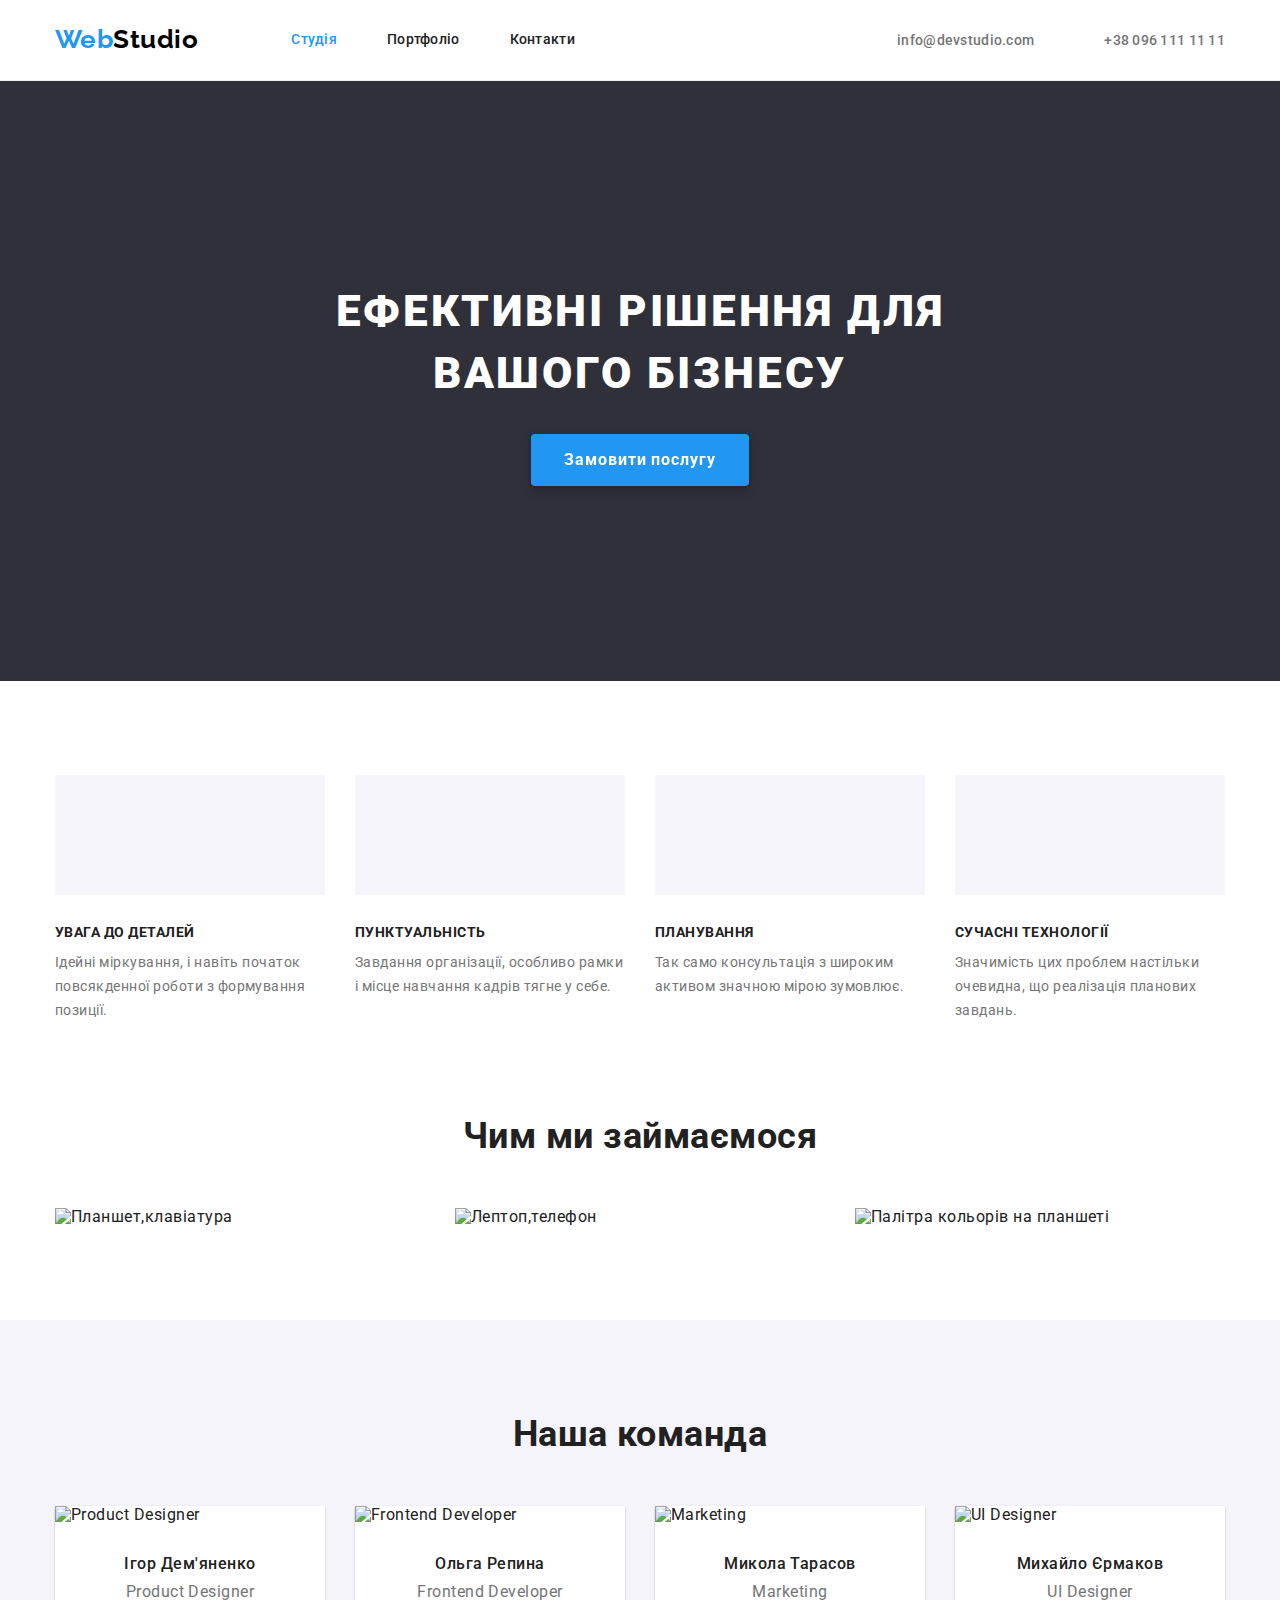
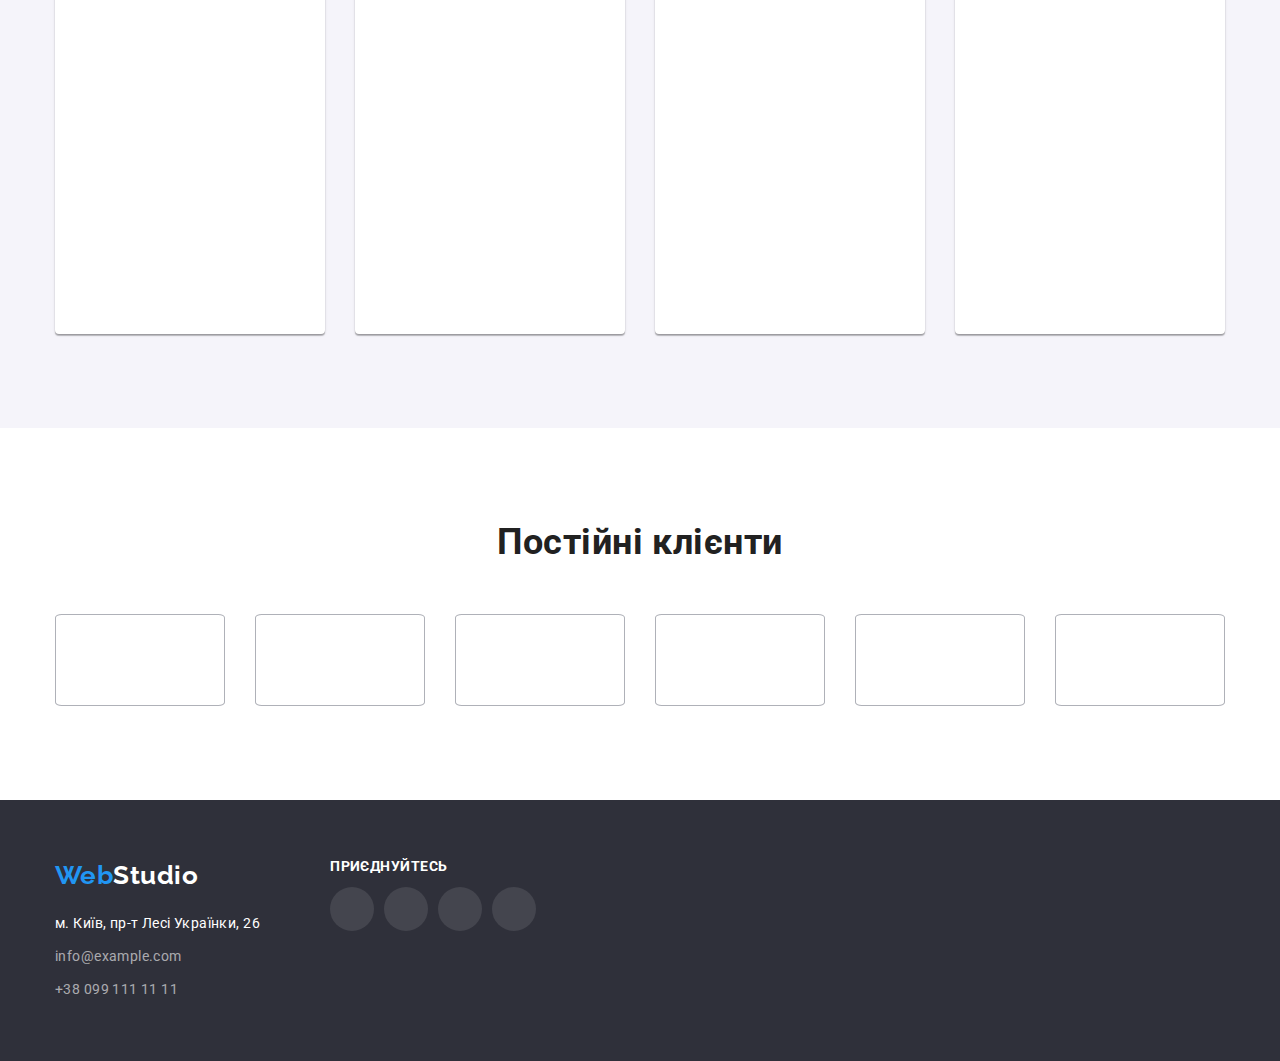
==== index.html @ 96dfb331 "index.html" ====
<!DOCTYPE html>
<html lang="uk">
<head>
    <meta charset="UTF-8">
    <meta http-equiv="X-UA-Compatible" content="IE=edge">
    <meta name="viewport" content="width=device-width, initial-scale=1.0">
    <title>Document</title>
    <link rel="stylesheet" href="https://fonts.googleapis.com/css2?family=Raleway:wght@700&family=Roboto:wght@400;500;700;900&display=swap">
    <link rel="stylesheet" href="https://cdnjs.cloudflare.com/ajax/libs/modern-normalize/1.1.0/modern-normalize.min.css">
    <link rel="stylesheet" href="./css/styles.css">
</head>
<body>
    <!--Шапка сайта-->
    <header class="header">
        <div class="container header-nav">
            <a href="./index.html" class="link header-logo"><span>Web</span>Studio</a>
            <nav>
                <ul class="header-list list">
                    <li class="item"><a href="./index.html" class="link current">Студія</a></Li>
                    <li class="item"><a href="./portfolio.html" class="link">Портфоліо</a></li>
                    <li class="item"><a href="" class="link">Контакти</a></li>
                </ul>
            </nav>
            <ul class="header-contacts list">
                <li class="header-contacts-item">
                    <a href="mailto:info@devstudio.com" class="link">
                    <svg class="header-icon" width="16px" height="12px">
                    <use href="./images/symbol-defs.svg#envelope"></use>
                </svg>info@devstudio.com</a></li>
                <li class="header-contacts-item"><a href="tel:+380961111111" class="link">
                    <svg class="header-icon" width="10px" height="16px"><use href="./images/symbol-defs.svg#smartphone"></use>
                    </svg>+38 096 111 11 11</a></li>
            </ul>
        </div>
    </header>

    <main>
            <!--Герой-->
            <div class="overlay">
                <section class="hero">
                    <h1 class="hero-title">Ефективні рішення для вашого бізнесу</h1>
                    <button type="button" class="hero-button">Замовити послугу</button>
            </section>
            </div>
            
            <!--Особенности-->
            <section class="features section">
                <h2 class="features-title">Особливості</h2>
                <div class="container">
                        <ul class="feature-list list">
                            <li class="item">
                                <div class="features-icon-background">
                                    <svg class="feature-icon" width="65px" height="70px">
                                    <use href="./images/symbol-defs.svg#antenna"></use>
                                </svg>
                                </div>
                                <h3 class="title">Увага до деталей</h3>
                                <p class="features-description">Ідейні міркування, і навіть початок повсякденної роботи з формування позиції.</p>
                                
                            </li>
                            <li class="item">
                                <div class="features-icon-background">
                                    <svg class="feature-icon" width="65px" height="70px">
                                    <use href="./images/symbol-defs.svg#clock"></use>
                                </svg>
                                </div>
                                <h3 class="title">Пунктуальність</h3>
                                <p class="features-description">Завдання організації, особливо рамки і місце навчання кадрів тягне у себе.</p>
                            </li>
                            <li class="item">
                                <div class="features-icon-background">
                                    <svg class="feature-icon" width="65px" height="70px">
                                    <use href="./images/symbol-defs.svg#diagram"></use>
                                </svg>
                                </div>
                                <h3 class="title">Планування</h3>
                                <p class="features-description">Так само консультація з широким активом значною мірою зумовлює.</p>
                            </li>
                            <li class="item">
                                <div class="features-icon-background">
                                    <svg class="feature-icon" width="65px" height="70px">
                                    <use href="./images/symbol-defs.svg#astronaut"></use>
                                </svg>
                                </div>
                                <h3 class="title">Сучасні технології</h3>
                                <p class="features-description">Значимість цих проблем настільки очевидна, що реалізація планових завдань.</p>
                            </li>
                </div>
                </ul>
            </section>
            <!--Чем мы занимаемся-->
            <section class="efforts-section">
                <div class="container">
                    <h2 class="section-title">Чим ми займаємося</h2>
                    <ul class="efforts list">
                        <li class="efforts-element"><img src="./images/box1.jpg" alt="Планшет,клавіатура" width="370"></li>
                        <li class="efforts-element"><img src="./images/box2.jpg" alt="Лептоп,телефон" width="370"></li>
                        <li class="efforts-element"><img src="./images/box3.jpg" alt="Палітра кольорів на планшеті" width="370"></li>
                    </ul>
                </div>
            </section>
            <!--Наша команда-->
            <section class="team-section">
                <div class="container">
                    <h2 class="section-title">Наша команда</h2>
                    <ul class="members-list list">
                        <div class="box">
                        <li class="members-item">
                            <img src="./images/img.jpg" alt="Product Designer" width="270">
                            <div class="team-members">
                            <h3 class="members-name">Ігор Дем'яненко</h3>
                            <p class="members-position">Product Designer</p>
                            </div>
                            <div class="social-box">
                            <a href="#" class="social-link link">
                                <svg class="social-icon" width="20px" height="20px"><use href="./images/symbol-defs.svg#instagram"></use></svg>
                            </a>
                            <a href="#" class="social-link link">
                                <svg class="social-icon" width="20px" height="20px"><use href="./images/symbol-defs.svg#twitter"></use></svg>
                            </a>
                            <a href="#" class="social-link link">
                                <svg class="social-icon" width="20px" height="20px"><use href="./images/symbol-defs.svg#facebook"></use></svg>
                            </a>
                            <a href="#" class="social-link link">
                                <svg class="social-icon" width="20px" height="20px"><use href="./images/symbol-defs.svg#linkedin"></use></svg>
                            </a>
                            </div>
                        </li>
                        </div>

                        <div class="box">
                        <li>
                            <img src="./images/img(1).jpg" alt="Frontend Developer" width="270">
                            <div class="team-members">
                            <h3 class="members-name">Ольга Репина</h3>
                            <p class="members-position">Frontend Developer</p>
                            </div>
                            <div class="social-box">
                            <a href="#" class="social-link link">
                                <svg class="social-icon" width="20px" height="20px"><use href="./images/symbol-defs.svg#instagram"></use></svg>
                            </a>
                            <a href="#" class="social-link link">
                                <svg class="social-icon" width="20px" height="20px"><use href="./images/symbol-defs.svg#twitter"></use></svg>
                            </a>
                            <a href="#" class="social-link link">
                                <svg class="social-icon" width="20px" height="20px"><use href="./images/symbol-defs.svg#facebook"></use></svg>
                            </a>
                            <a href="#" class="social-link link">
                                <svg class="social-icon" width="20px" height="20px"><use href="./images/symbol-defs.svg#linkedin"></use></svg>
                            </a>
                            </div>
                        </li>
                        </div>
                        <div class="box">
                        <li>
                            <img src="./images/img(2).jpg" alt="Marketing" width="270">
                            <div class="team-members">
                            <h3 class="members-name">Микола Тарасов</h3>
                            <p class="members-position">Marketing</p>
                        </div>
                        <div class="social-box">
                        <a href="#" class="social-link link">
                                <svg class="social-icon" width="20px" height="20px"><use href="./images/symbol-defs.svg#instagram"></use></svg>
                            </a>
                            <a href="#" class="social-link link">
                                <svg class="social-icon" width="20px" height="20px"><use href="./images/symbol-defs.svg#twitter"></use></svg>
                            </a>
                            <a href="#" class="social-link link">
                                <svg class="social-icon" width="20px" height="20px"><use href="./images/symbol-defs.svg#facebook"></use></svg>
                            </a>
                            <a href="#" class="social-link link">
                                <svg class="social-icon" width="20px" height="20px"><use href="./images/symbol-defs.svg#linkedin"></use></svg>
                            </a>
                            </div>
                        </li>
                        </div>
                        <div class="box">
                        <li>
                            <img src="./images/img(3).jpg" alt="UI Designer" width="270">
                            <div class="team-members">
                            <h3 class="members-name">Михайло Єрмаков</h3>
                            <p class="members-position">UI Designer</p>
                            </div>
                            <div class="social-box">
                            <a href="#" class="social-link link">
                                <svg class="social-icon" width="20px" height="20px"><use href="./images/symbol-defs.svg#instagram"></use></svg>
                            </a>
                            <a href="#" class="social-link link">
                                <svg class="social-icon" width="20px" height="20px"><use href="./images/symbol-defs.svg#twitter"></use></svg>
                            </a>
                            <a href="#" class="social-link link">
                                <svg class="social-icon" width="20px" height="20px"><use href="./images/symbol-defs.svg#facebook"></use></svg>
                            </a>
                            <a href="#" class="social-link link">
                                <svg class="social-icon" width="20px" height="20px"><use href="./images/symbol-defs.svg#linkedin"></use></svg>
                            </a>
                            </div>
                        </li>
                        </div>
                    </ul>
                </div>
            </section>
            <section class="section">
                <div class="container">
                <h2 class="section-title">Постійні клієнти</h2>
                <ul class="customers-list list">
                    <li class="customers-item">
                        <a href="" class="customers-link link">
                            <svg class="customers-icon" width="106px" height="60px">
                                <use href="./images/symbol-defs.svg#logo"></use>
                            </svg>
                        </a>
                    </li>
                    <li class="customers-item">
                        <a href="" class="customers-link link">
                            <svg class="customers-icon" width="106px" height="60px">
                                <use href="./images/symbol-defs.svg#logo1"></use>
                            </svg>
                        </a>
                    </li>
                    <li class="customers-item">
                        <a href="" class="customers-link link">
                            <svg class="customers-icon" width="106px" height="60px">
                                <use href="./images/symbol-defs.svg#logo2"></use>
                            </svg>
                        </a>
                    </li>
                    <li class="customers-item">
                        <a href="" class="customers-link link">
                            <svg class="customers-icon" width="106px" height="60px">
                                <use href="./images/symbol-defs.svg#logo3"></use>
                            </svg>
                        </a>
                    </li>
                    <li class="customers-item">
                        <a href="" class="customers-link link">
                            <svg class="customers-icon" width="106px" height="60px">
                                <use href="./images/symbol-defs.svg#logo4"></use>
                            </svg>
                        </a>
                    </li>
                    <li class="customers-item">
                        <a href="" class="customers-link link">
                            <svg class="customers-icon" width="106px" height="60px">
                                <use href="./images/symbol-defs.svg#logo5"></use>
                            </svg>
                        </a>
                    </li>
                </ul>
                </div>
            </section>
    </main>
<!--Футер-->
    <footer class="footer">
        <div class="container">
            <div class="address">
            <a href="./index.html" class="footer-logo link"><span>Web</span>Studio</a>
                <ul class="footer-list list">
                    <li class="footer-list-item"><a href="https://goo.gl/maps/6noj76bHKPzLhNcZA" target="_blank" rel="noopener noreferrer nofollow"
                        class="link"><span>м. Київ, пр-т Лесі Українки, 26</span></a></li>
                    <li class="footer-list-item"><a href="mailto:info@example.com" class="link">info@example.com</a></li>
                    <li class="footer-list-item"><a href="tel:+380991111111" class="link">+38 099 111 11 11</a></li>
                </ul>
            </div>
            <div class="connection">
                <h3 class="connection-title">Приєднуйтесь</h3>
                <ul class="connection-list list">
                <li>
                    <a href="" class="connection-link link">
                        <svg class="connection-icon" width="20px" height="20px"><use href="./images/symbol-defs.svg#instagram"></use></svg>
                    </a>
                </li>
                <li>
                    <a href="" class="connection-link link">
                        <svg class="connection-icon" width="20px" height="20px"><use href="./images/symbol-defs.svg#twitter"></use></svg>
                    </a>
                </li>
                <li>
                    <a href="" class="connection-link link">
                        <svg class="connection-icon" width="20px" height="20px"><use href="./images/symbol-defs.svg#facebook"></use></svg>
                    </a>
                </li>
                <li>
                    <a href="" class="connection-link link">
                        <svg class="connection-icon" width="20px" height="20px"><use href="./images/symbol-defs.svg#linkedin"></use></svg>
                    </a>
                </li>
                </ul>
            </div>
        </div>
        
    </footer>
</body>
</html>
---- css/styles.css ----
/* Основной цвет текста #212121 */
/* Вторичный цвет текста #757575 */
/* Акцент #2196F3 */
/* Основной белый #FFFFFF */
/*Серый фоновый #2F303A */
/* Серый цвет #F5F4FA */
/* черный #000000 */


html {
    box-sizing: border-box;
}

.visually-hidden {
    position: absolute !important;
    clip: rect(1px 1px 1px 1px);
    clip: rect(1px, 1px, 1px, 1px);
    padding: 0 !important;
    border: 0 !important;
    height: 1px !important;
    width: 1px !important;
    overflow: hidden;
}

*,
*::before,
*::after {
    box-sizing: border-box;
}

h1,
h2,
h3,
p {
    margin: 0;
}

img {
    display: block;
    max-width: 100%;
    height: auto;
}

/* Main.css */

:root {
    --primary-text-color: #212121;
    --secondary-text-color: #757575;
    --accent-color: #2196F3;
    --primary-white-color: #FFFFFF;
    --background-grey-color: #2F303A;
    --grey-color: #F5F4FA;
    --black-color: #000000;
    --border: #EEEEEE;
}

body {
    font-family: Roboto, sans-serif;
    background-color: var(--primary-white-color);
    color: var(--primary-text-color);
    letter-spacing: 0.03em;
}

.link {
    text-decoration: none;
}

.list {
    padding: 0;
    margin: 0;
    list-style: none;
}

.container {
    margin: 0 auto;
    padding-right: 15px;
    padding-left: 15px;
    width: 1200px;
}

/* --------------------------- HEADER ---------------------------------- */

.header {
    border-bottom: 1px solid #ECECEC;
}

.header-logo {
    color: var(--black-color);
    font-family: 'Raleway';
    font-weight: 700;
    font-size: 26px;
    line-height: 1.2;
}

.header-logo span {
    color: var(--accent-color);
}

.header-nav {
    display: flex;
    align-items: center;
}

.header-list {
    display: flex;
    margin-left: 93px;
}

.header-list .item:not(:last-child) {
    margin-right: 50px;
}

.header-list .link {
    display: block;
    padding-top: 32px;
    padding-bottom: 32px;
    color: var(--title-text-color);
    font-weight: 500;
    font-size: 14px;
    line-height: 1.14;
    letter-spacing: 0.02em;
}

.header-list .link:hover,
.header-list .link:focus,
.header-list .link.current {
    color: var(--accent-color);
}

.header-contacts {
    display: flex;
    margin-left: auto;
}

.header-contacts-item + .header-contacts-item {
    margin-left: 50px;
}

.header-icon {
    display: inline;
    vertical-align: middle;
    margin-right: 10px;
    fill: currentColor;
}

.header-contacts .link {
    color: var(--secondary-text-color);
    /* text-decoration: none; */
    font-weight: 500;
    font-size: 14px;
    line-height: 1.14;
    letter-spacing: 0.02em;
}

.header-contacts .link:hover,
.header-contacts .link:focus {
    color: var(--accent-color);
}

.header-contacts .link:hover .header-icon,
.header-contacts .link:focus .header-icon{
    color: var(--accent-color);
    fill: var(--accent-color);
}

/* ------------------------ HERO --------------------- */

.overlay {
    max-width: 1600px;
    height: 600px;
    margin-left: auto;
    margin-right: auto;
    background-image: linear-gradient(to right, rgba(47, 48, 58, 0.4),
    rgba(47, 48, 58, 0.4)),
    url(../images/hero.jpg);
    background-repeat: no-repeat;
    background-position: center;
    background-size: cover;
    background-color: var(--background-grey-color);
}
            

.hero {
    padding-top: 200px;
    padding-bottom: 200px;
    text-align: center;
}

.hero-title {
    margin-top: 0;
    margin-bottom: 30px;
    margin-left: auto;
    margin-right: auto;
    max-width: 696px;
    color: var(--primary-white-color);
    font-weight: 900;
    font-size: 44px;
    line-height: 1.4;
    letter-spacing: 0.06em;
    text-align: center;
    text-transform: uppercase;
}

.hero-button {
    border-radius: 4px;
    border-color: var(--accent-color);
    border: 1px solid transparent;
    padding: 10px 32px;
    min-width: 200px;

    font-family: inherit;
    background-color: var(--accent-color);
    color: var(--primary-white-color);
    font-weight: 700;
    font-size: 16px;
    line-height: 1.87;
    letter-spacing: 0.06em;
    text-align: center;
    filter: drop-shadow(0px 4px 4px rgba(0, 0, 0, 0.25));

    cursor: pointer;
}

/* Section */

.section {
    padding-top: 94px;
    padding-bottom: 94px;
}

.section-title {
    margin-top: 0;
    margin-bottom: 50px;
    color: var(--title-text-color);
    font-weight: 700;
    font-size: 36px;
    line-height: 1.16;
    text-align: center;
}

/* Feature */

.features.section {
    padding-top: 94px;
    padding-bottom: 47px;
}

.features-title {
    display: none;
}

.feature-list {
    display: flex;
    flex-wrap: wrap;
}


.feature-list .item {
    margin-right: 30px;
    width: 270px;
}

.features-icon-background {
    display: flex;
    justify-content: center;
    align-items: center;
    margin-bottom: 30px;
    width: 270px;
    height: 120px;
    background-color: var(--grey-color);
}

.feature-icon {
    background-repeat: no-repeat;
    background-size: cover;
}

.feature-list .item:nth-last-child(-n + 1) {
    margin-right: 0px;
}

.feature-list .title {
    margin-top: 0;
    margin-bottom: 10px;
    color: var(--title-text-color);
    font-weight: 700;
    font-size: 14px;
    line-height: 1.14;
    text-transform: uppercase;
}

.features-description {
    margin-top: 0;
    margin-bottom: 0;
    color: var(--secondary-text-color);
    font-size: 14px;
    line-height: 1.7;
}

/* Efforts */

.efforts-section {
    padding-top: 47px;
    padding-bottom: 94px;
}

.efforts {
    display: flex;
}

.efforts-element {
    margin-right: 30px;
}

.efforts-element:nth-last-child(-n + 1) {
    margin-right: 0px;
}

/* Our company */

.team-section {
    background-color: var(--grey-color);
    padding-top: 94px;
    padding-bottom: 94px;
}

.box {
    margin-right: 30px;
    width: 270px;
    height: 428px;
    box-shadow: 0px 1px 3px
    rgba(0, 0, 0, 0.12),
    0px 1px 1px rgba(0, 0, 0, 0.14),
    0px 2px 1px rgba(0, 0, 0, 0.2);
    border-radius: 0px 0px 4px 4px;
    background-color: var(--primary-white-color);
}

.box:nth-last-child(-n + 1) {
    margin-right: 0px;
}

.members-list {
    display: flex;
}

.team-members {
    padding-top: 30px;
    padding-bottom: 16px;
    text-align: center;
}

.members-name {
    margin-bottom: 10px;
    font-weight: 500;
    font-size: 16px;
    line-height: 1.18;
}

.members-position {
    color: var(--secondary-text-color);
    text-align: center;
}

.social-box {
    display: flex;
    align-items: center;
    justify-content: center;
}

.social-link {
    display: flex;
    align-items: center;
    justify-content: center;
    margin-right: 10px;
    width: 44px;
    height: 44px;
    background-color: var(--primary-white-color);
    border-radius: 50%;
}

.social-icon {
    fill: #AFB1B8;
}

.social-link:hover,
.social-link:focus {
    background-color: var(--accent-color);
}

.social-link:hover .social-icon,
.social-link:focus .social-icon {
    background-color: var(--accent-color);
    fill: var(--primary-white-color);
}

/* -------------------------CUSTOMERS------------------------------ */

.customers-list{
    display: flex;
    justify-content: center;
}

.customers-link {
    display: flex;
    align-items: center;
    justify-content: center;
    
    width: 170px;
    height: 92px;
    border: 1px solid #AFB1B8;
    border-radius: 4%;
}

.customers-item:not(:last-child) {
    margin-right: 30px;
}

.customers-link:hover,
.customers-link:focus {
    border: 1px solid var(--accent-color);
}

.customers-icon {
    fill: #AFB1B8;
}

.customers-link:hover .customers-icon,
.customers-link:focus .customers-icon {
    fill: var(--accent-color);
}

/* Portfolio.css */

/* ----------------------- OUR-PROJECTS ----------------------- */

.projects-buttons-list {
    display: flex;
    flex-wrap: wrap;
    justify-content: center;
    margin-bottom: 50px;
    gap: 8px;
}

.button {
    padding: 6px 22px;
    font-family: inherit;
    font-weight: 500;
    font-size: 16px;
    letter-spacing: 0.03em;
    color: var(--primary-text-color);
    background-color: var(--grey-color);
    
    border: 1px solid transparent;
    box-shadow: none;
    border-radius: 4px;

    cursor: pointer;
}

.button:hover,
.button:focus {
    background-color: var(--accent-color);
    color: var(--primary-white-color);
    box-shadow: 0px 4px 4px
    rgba(0, 0, 0, 0.25);
}

.projects-title {
    display: none;
}

.projects {
    display: flex;
    flex-wrap: wrap;
    margin-bottom: 94px;
    gap: 30px;
}

.projects-element {
    width: calc(100% -60px)/3;
    box-shadow: none;
}

.projects-element:hover,
.projects-element:focus {
    box-shadow: 0px 4px 4px
    rgba(0, 0, 0, 0.25);
}

.projects-item {
    padding: 20px 24px;
    border: 1px solid var(--border);
}

.projects .title {
    margin-top: 0;
    margin-bottom: 4px;
    color: var(--primary-text-color);
    font-weight: 700;
    font-size: 18px;
    line-height: 2;
    letter-spacing: 0.06em;
}

.projects .product {
    margin-top: 0;
    margin-bottom: 0;
    color: var(--secondary-text-color);
    font-size: 16px;
    line-height: 1.9;
}

/* ----------------------- FOOTER ------------------------ */

.footer-logo {
    color: var(--primary-white-color);
    font-family: 'Raleway';
    font-weight: 700;
    font-size: 26px;
    line-height: 1.2;
}

.footer-logo span {
    color: var(--accent-color);
}

.footer {
    margin-top: 0;
    margin-bottom: 0;
    padding-top: 60px;
    padding-bottom: 60px;
    background-color: var(--background-grey-color);
}

.footer .container {
    display: flex;
}

.footer-list {
    margin-top: 20px;
    font-style: normal;
    font-size: 14px;
    line-height: 1.7;
    color: var(--primary-white-color)
}

.footer-list-item {
    margin-bottom: 9px;
    font-size: 14px;
    line-height: 24px;
    letter-spacing: 0.03em;
    color: rgba(255, 255, 255, 0.6);
}

.footer-list-item:nth-child(3) {
    margin-bottom: 0;
}

.footer-list .link {
    margin-top: 9px;
    margin-right: 70px;
    color: rgba(255, 255, 255, 0.6);
}

.footer-list .link:hover,
.footer-list .link:focus {
    color: var(--accent-color);
}

.footer-list span {
    color: var(--primary-white-color);
}
.footer-list span:hover,
.footer-list span:focus {
    color: var(--accent-color);
}

.connection {
    display: flex;
    flex-direction: column;
    padding-top: 6px;
}

.connection-title {
    margin-bottom: 20px;
    color: var(--primary-white-color);
    font-weight: 700;
    font-size: 14px;
    line-height: 1.14px;
    text-transform: uppercase;
}

.connection-list {
    display: flex;
}

.connection-link {
    display: flex;
    align-items: center;
    justify-content: center;
    margin-right: 10px;
    width: 44px;
    height: 44px;
    border-radius: 50%;
    background-color: rgba(255, 255, 255, 0.1);
}

.connection-link:hover,
.connection-link:focus {
    background-color: var(--accent-color);
}

.connection-icon {
    fill: var(--primary-white-color);
}
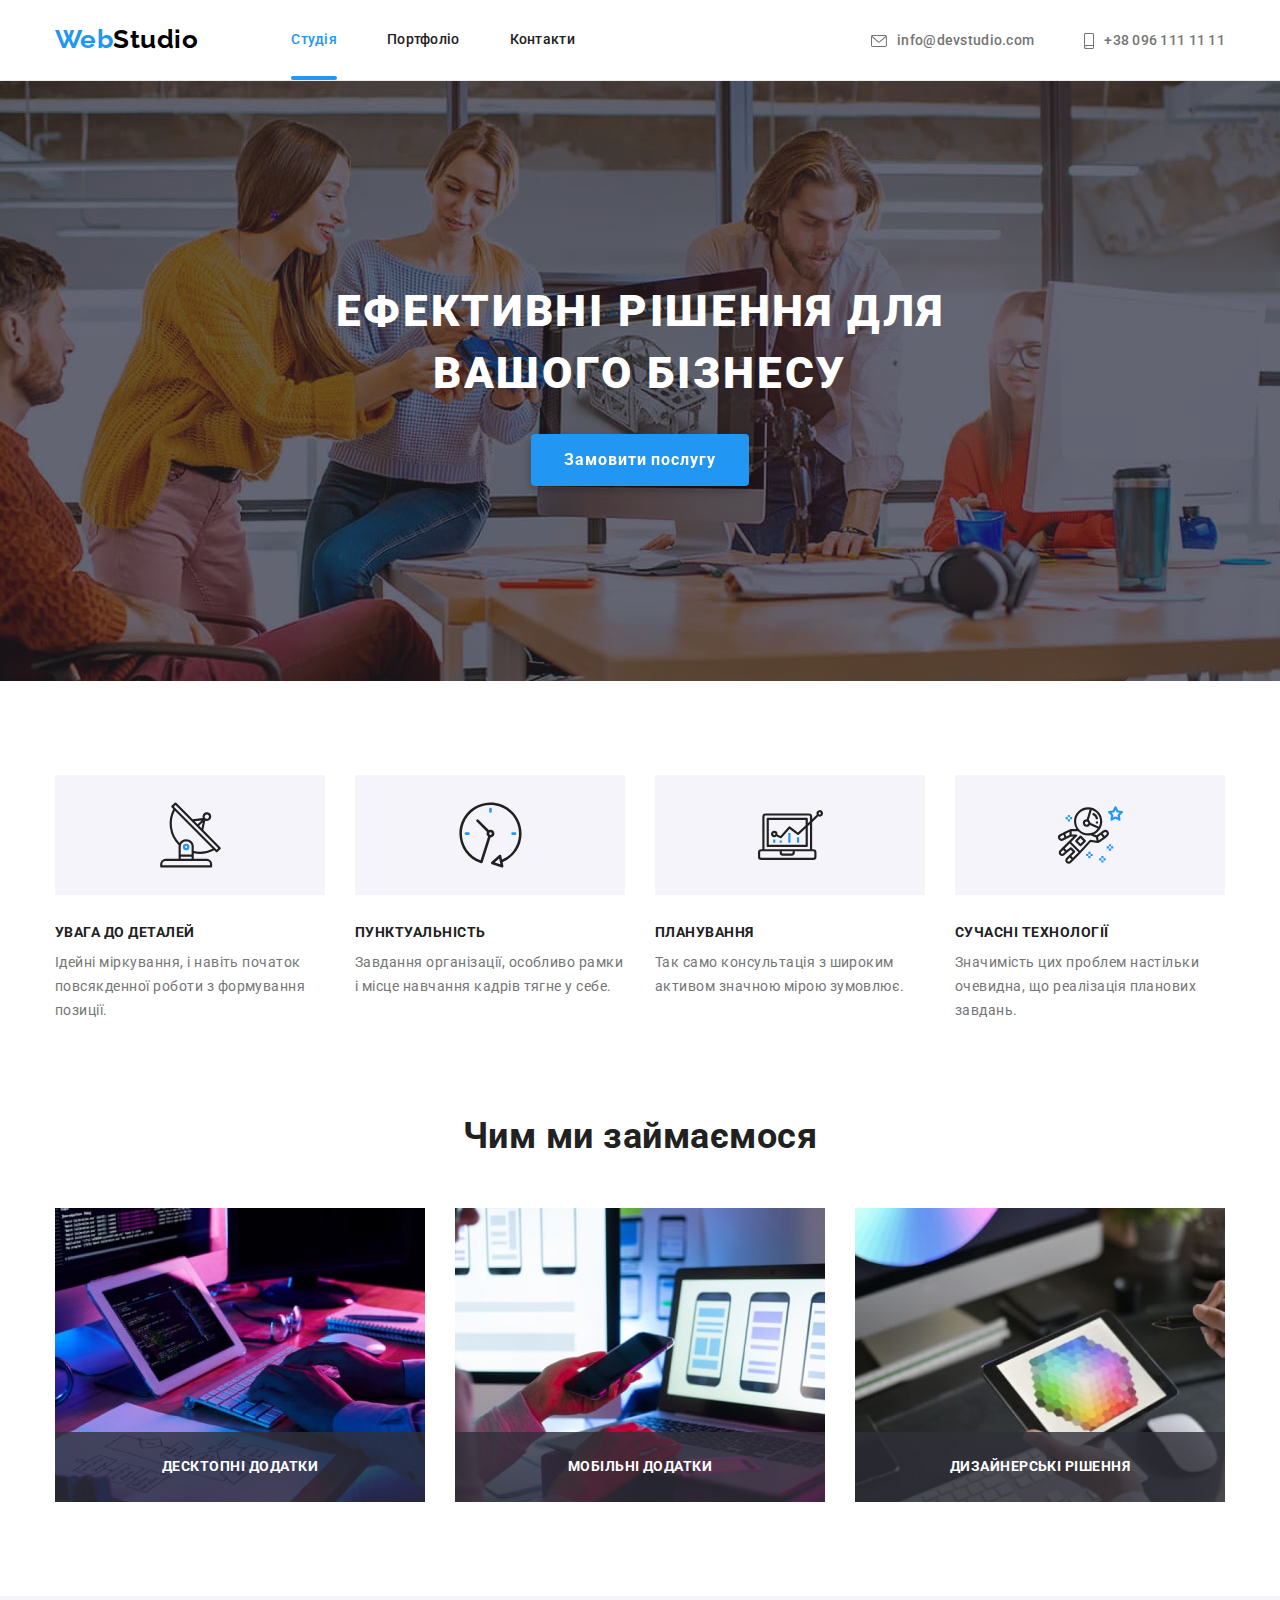
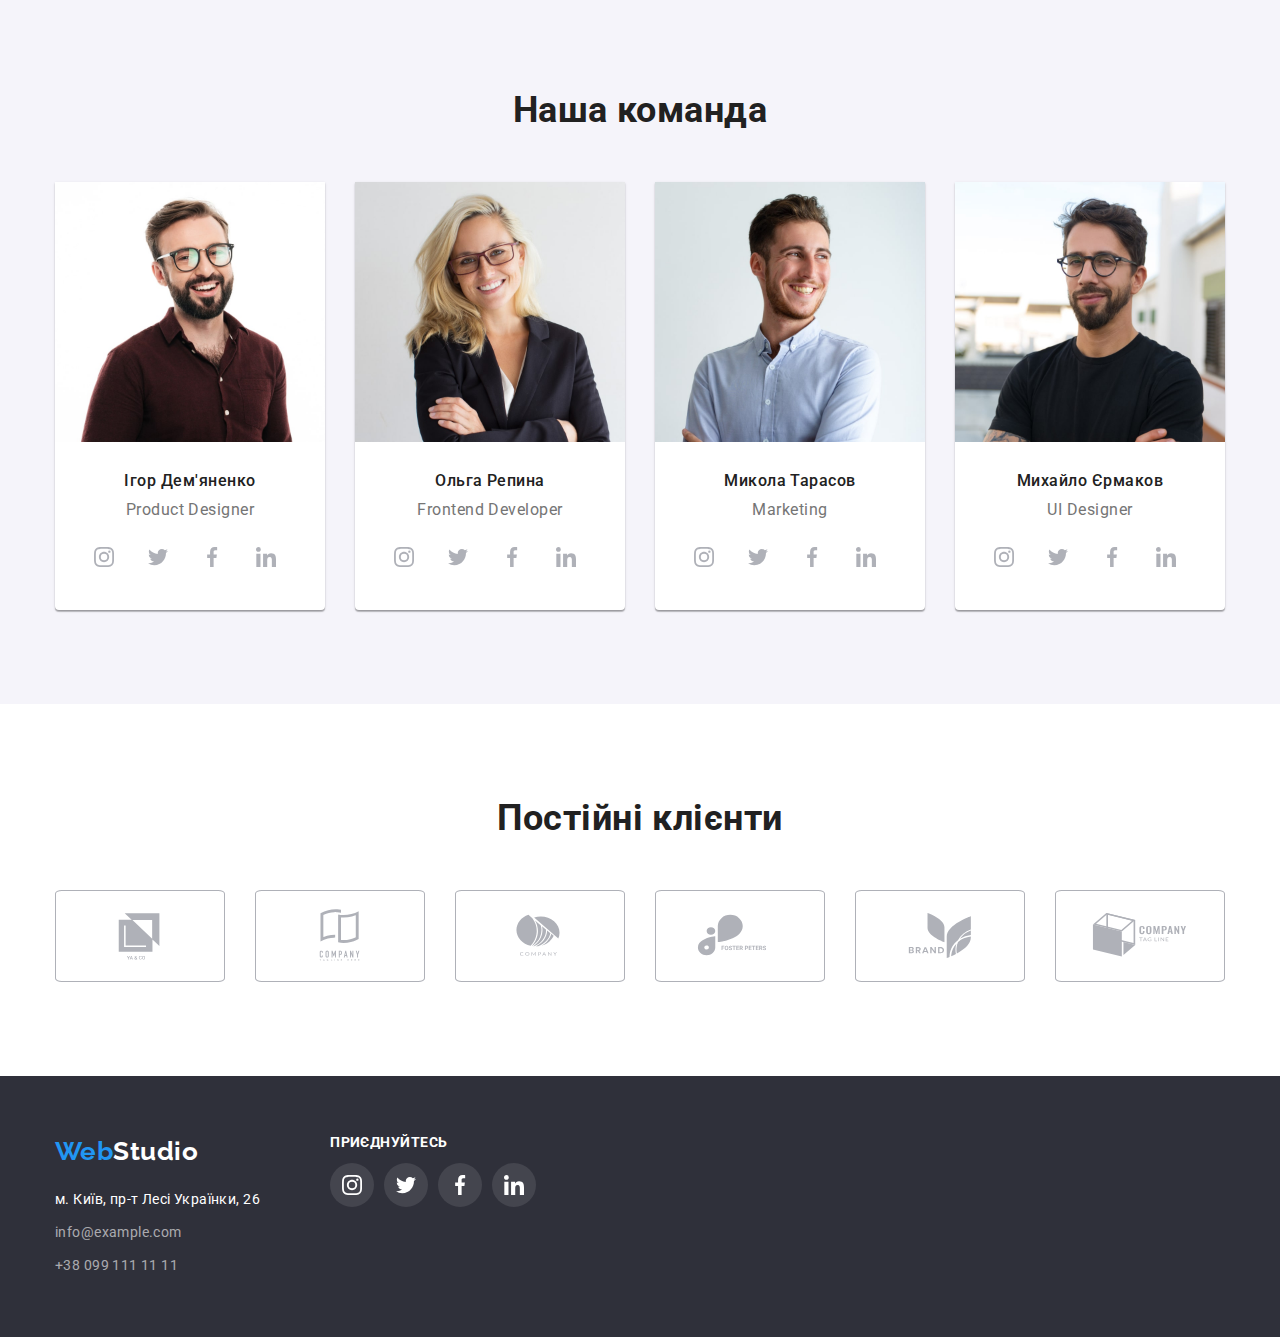
==== commit 6978b18c: "розмітка" ====
--- a/index.html
+++ b/index.html
@@ -39,9 +39,12 @@
             <div class="overlay">
                 <section class="hero">
                     <h1 class="hero-title">Ефективні рішення для вашого бізнесу</h1>
-                    <button type="button" class="hero-button">Замовити послугу</button>
+                    <button data-modal-open type="button" class="hero-button">Замовити послугу</button>
             </section>
             </div>
+
+            
+            
             
             <!--Особенности-->
             <section class="features section">
@@ -93,9 +96,18 @@
                 <div class="container">
                     <h2 class="section-title">Чим ми займаємося</h2>
                     <ul class="efforts list">
-                        <li class="efforts-element"><img src="./images/box1.jpg" alt="Планшет,клавіатура" width="370"></li>
-                        <li class="efforts-element"><img src="./images/box2.jpg" alt="Лептоп,телефон" width="370"></li>
-                        <li class="efforts-element"><img src="./images/box3.jpg" alt="Палітра кольорів на планшеті" width="370"></li>
+                        <li class="efforts-element">
+                            <img src="./images/box1.jpg" alt="Планшет,клавіатура" width="370">
+                            <p class="efforts-about">Десктопні додатки</p>
+                        </li>
+                        <li class="efforts-element">
+                            <img src="./images/box2.jpg" alt="Лептоп,телефон" width="370">
+                            <p class="efforts-about">Мобільні додатки</p>
+                        </li>
+                        <li class="efforts-element">
+                            <img src="./images/box3.jpg" alt="Палітра кольорів на планшеті" width="370">
+                            <p class="efforts-about">Дизайнерські рішення</p>
+                        </li>
                     </ul>
                 </div>
             </section>
@@ -288,7 +300,17 @@
                 </ul>
             </div>
         </div>
-        
     </footer>
+
+    <div data-modal class="backdrop is-hidden">
+                <div class="modal">
+                    <button data-modal-close type="button" class="close-button">
+                        <svg class="close-icon"width="18px" height="18px">
+                        <use href="./images/symbol-defs.svg#icon-close"></use>
+                        </svg>
+                    </button>
+                </div>
+    </div>
+    <script src="./js/modal.js"></script>
 </body>
 </html>--- a/css/styles.css
+++ b/css/styles.css
@@ -127,6 +127,21 @@
     color: var(--accent-color);
 }
 
+.link.current {
+    position: relative;
+}
+
+.link.current::after {
+    position: absolute;
+    bottom: 0;
+    content: "";
+    display: block;
+    background-color: var(--accent-color);
+    width: 100%;
+    height: 4px;
+    border-radius: 2px;
+}
+
 .header-contacts {
     display: flex;
     margin-left: auto;
@@ -145,7 +160,6 @@
 
 .header-contacts .link {
     color: var(--secondary-text-color);
-    /* text-decoration: none; */
     font-weight: 500;
     font-size: 14px;
     line-height: 1.14;
@@ -155,12 +169,6 @@
 .header-contacts .link:hover,
 .header-contacts .link:focus {
     color: var(--accent-color);
-}
-
-.header-contacts .link:hover .header-icon,
-.header-contacts .link:focus .header-icon{
-    color: var(--accent-color);
-    fill: var(--accent-color);
 }
 
 /* ------------------------ HERO --------------------- */
@@ -221,6 +229,55 @@
     cursor: pointer;
 }
 
+
+.backdrop {
+    position: fixed;
+    top: 0;
+    left: 0;
+    width: 100%;
+    height: 100%;
+    background-color: rgba(0, 0, 0, 0.2);
+    opacity: 1;
+    pointer-events: 1;
+}
+
+.backdrop.is-hidden {
+    opacity: 0;
+    pointer-events: none;
+}
+
+.modal {
+    position: absolute;
+    top: 50%;
+    left: 50%;
+    transform: translate(-50%, -50%);
+    
+    width: 528px;
+    height: 581px;
+    border-radius: 4px;
+    background-color: var(--primary-white-color);
+    box-shadow: 0px 4px 4px rgba(0, 0, 0, 0.25);
+}
+
+.close-button {
+    display: flex;
+    justify-content: center;
+    align-items: center;
+    margin-left: auto;
+    margin-top: 8px;
+    margin-right: 8px;
+    width: 30px;
+    height: 30px;
+    border-radius: 50%;
+    border: 1px solid rgba(0, 0, 0, 0.1);
+    color: var(--black-color);
+    background-color: var(--primary-white-color);
+}
+.close-icon {
+    fill: currentColor;
+}
+
+
 /* Section */
 
 .section {
@@ -297,7 +354,7 @@
     line-height: 1.7;
 }
 
-/* Efforts */
+/* -------------------- Efforts ---------------------- */
 
 .efforts-section {
     padding-top: 47px;
@@ -306,17 +363,35 @@
 
 .efforts {
     display: flex;
+    gap: 30px;
 }
 
 .efforts-element {
-    margin-right: 30px;
-}
-
-.efforts-element:nth-last-child(-n + 1) {
-    margin-right: 0px;
-}
-
-/* Our company */
+    position: relative;
+}
+
+.efforts-about {
+    position: absolute;
+    bottom: 0;
+
+    display: flex;
+    justify-content: center;
+    align-items: center;
+    width: 370px;
+    height: 70px;
+    background-color: rgba(47, 48, 58, 0.8);
+    font-weight: 700;
+    font-size: 14px;
+    line-height: 1.14px;
+    text-align: center;
+    text-transform: uppercase;
+    color: var(--primary-white-color);
+
+}
+
+
+
+/*------------------ OUR COMPANY ----------------------- */
 
 .team-section {
     background-color: var(--grey-color);
@@ -375,25 +450,19 @@
     margin-right: 10px;
     width: 44px;
     height: 44px;
-    background-color: var(--primary-white-color);
+    color: #AFB1B8;
     border-radius: 50%;
 }
 
 .social-icon {
-    fill: #AFB1B8;
+    fill: currentColor;
 }
 
 .social-link:hover,
 .social-link:focus {
+    color: var(--primary-white-color);
     background-color: var(--accent-color);
 }
-
-.social-link:hover .social-icon,
-.social-link:focus .social-icon {
-    background-color: var(--accent-color);
-    fill: var(--primary-white-color);
-}
-
 /* -------------------------CUSTOMERS------------------------------ */
 
 .customers-list{
@@ -410,6 +479,7 @@
     height: 92px;
     border: 1px solid #AFB1B8;
     border-radius: 4%;
+    color: #AFB1B8;
 }
 
 .customers-item:not(:last-child) {
@@ -419,16 +489,13 @@
 .customers-link:hover,
 .customers-link:focus {
     border: 1px solid var(--accent-color);
+    color: var(--accent-color);
 }
 
 .customers-icon {
-    fill: #AFB1B8;
-}
-
-.customers-link:hover .customers-icon,
-.customers-link:focus .customers-icon {
-    fill: var(--accent-color);
-}
+    fill: currentColor;
+}
+
 
 /* Portfolio.css */
 
@@ -603,6 +670,7 @@
     width: 44px;
     height: 44px;
     border-radius: 50%;
+    color: var(--primary-white-color);
     background-color: rgba(255, 255, 255, 0.1);
 }
 
@@ -612,5 +680,5 @@
 }
 
 .connection-icon {
-    fill: var(--primary-white-color);
-}
+    fill: currentColor;
+}
